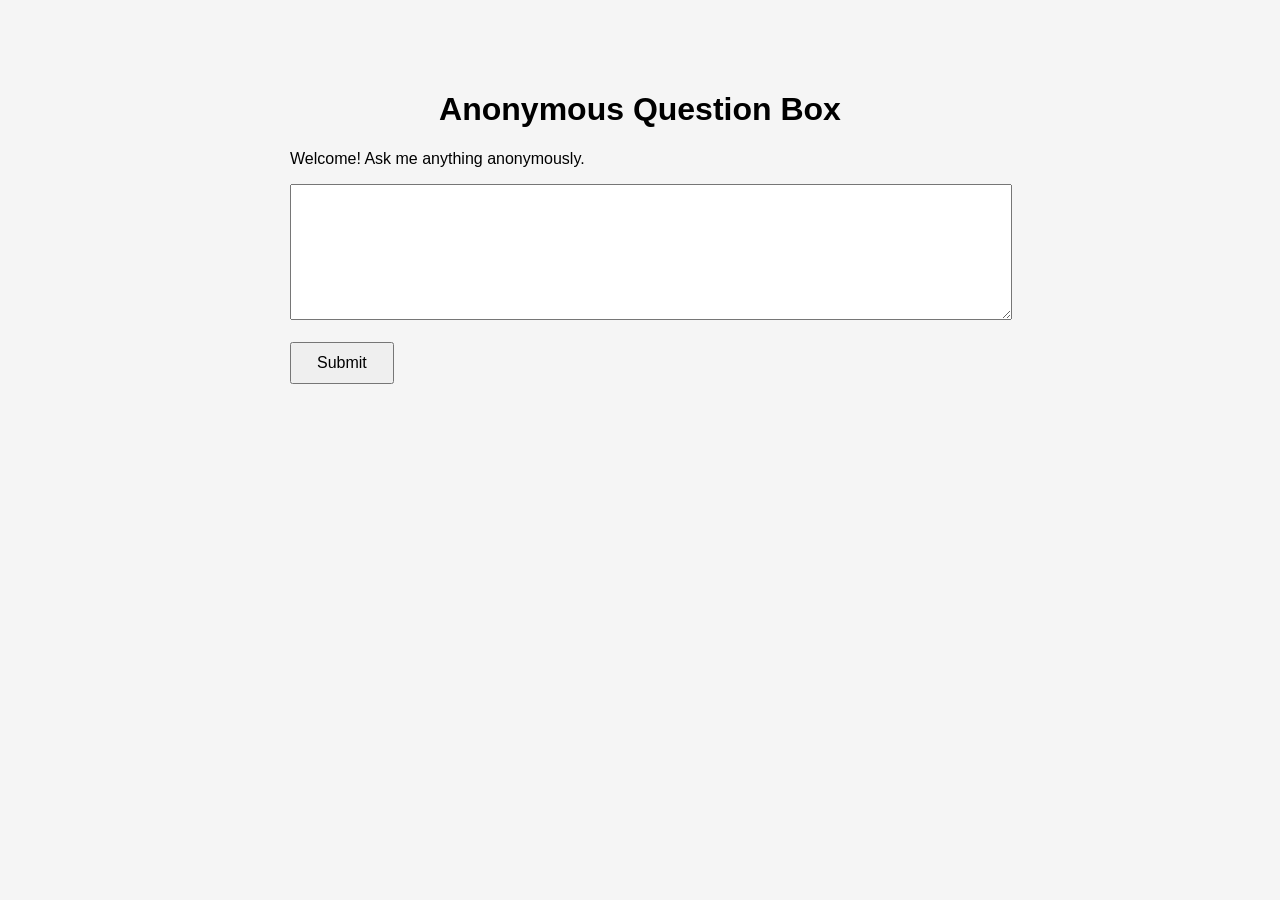
==== index.html @ 8beafc5a "First version" ====
<!DOCTYPE html>
<html lang="zh-CN">

<head>
    <meta charset="UTF-8">
    <meta name="viewport" content="width=device-width, initial-scale=1.0">
    <title>Anonymous Question Box</title>

    <link rel="stylesheet" href="style.css">
</head>

<body>

    <h1>Anonymous Question Box</h1>

    <p>Welcome! Ask me anything anonymously.</p>

    <textarea
    id="question"
    placeholder="Type your question here..."
    rows="6">
    </textarea>

    <br><br>

    <button id="submitButton">
    Submit
    </button>

    <p id="message"></p>

    <script src="script.js"></script>

</body>

</html>
---- style.css ----
body {
    font-family: Arial, sans-serif;
    max-width: 700px;
    margin: 50px auto;
    padding: 20px;
    background: #f5f5f5;
}

h1 {
    text-align: center;
}

textarea {
    width: 100%;
    font-size: 16px;
    padding: 10px;
}

button {
    padding: 10px 25px;
    font-size: 16px;
    cursor: pointer;
}
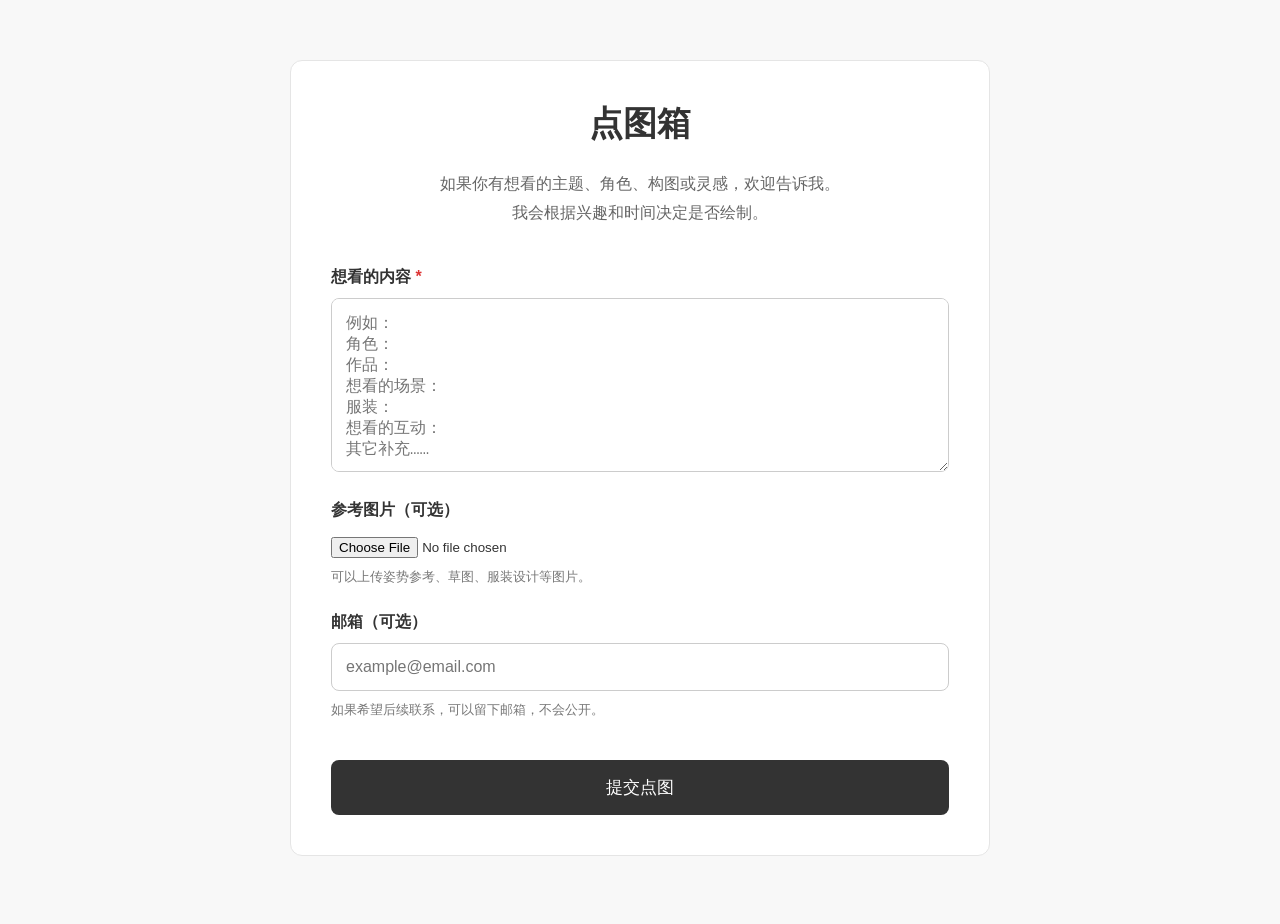
==== commit 0f07bd27: "connect frontend to API" ====
--- a/index.html
+++ b/index.html
@@ -1,36 +1,75 @@
 <!DOCTYPE html>
 <html lang="zh-CN">
-
 <head>
     <meta charset="UTF-8">
     <meta name="viewport" content="width=device-width, initial-scale=1.0">
-    <title>Anonymous Question Box</title>
+    <title>点图箱</title>
 
     <link rel="stylesheet" href="style.css">
 </head>
 
 <body>
 
-    <h1>Anonymous Question Box</h1>
+<div class="container">
 
-    <p>Welcome! Ask me anything anonymously.</p>
+    <h1>点图箱</h1>
 
-    <textarea
-    id="question"
-    placeholder="Type your question here..."
-    rows="6">
-    </textarea>
+    <p class="description">
+        如果你有想看的主题、角色、构图或灵感，欢迎告诉我。<br>
+        我会根据兴趣和时间决定是否绘制。
+    </p>
 
-    <br><br>
+    <form id="requestForm">
 
-    <button id="submitButton">
-    Submit
-    </button>
+        <label>想看的内容 <span>*</span></label>
 
-    <p id="message"></p>
+        <textarea
+            id="request"
+            rows="8"
+            maxlength="2000"
+            placeholder="例如：
+角色：
+作品：
+想看的场景：
+服装：
+想看的互动：
+其它补充……"
+            required
+        ></textarea>
 
-    <script src="script.js"></script>
+        <label>参考图片（可选）</label>
+
+        <input
+            type="file"
+            id="image"
+            accept="image/png,image/jpeg,image/webp"
+        >
+
+        <small>
+            可以上传姿势参考、草图、服装设计等图片。
+        </small>
+
+        <label>邮箱（可选）</label>
+
+        <input
+            type="email"
+            id="email"
+            placeholder="example@email.com"
+        >
+
+        <small>
+            如果希望后续联系，可以留下邮箱，不会公开。
+        </small>
+
+        <button type="submit">
+            提交点图
+        </button>
+
+    </form>
+
+</div>
+
+<script src="script.js"></script>
 
 </body>
-
 </html>
--- a/style.css
+++ b/style.css
@@ -1,23 +1,143 @@
-body {
-    font-family: Arial, sans-serif;
-    max-width: 700px;
-    margin: 50px auto;
-    padding: 20px;
-    background: #f5f5f5;
+body{
+
+    margin:0;
+
+    background:#f8f8f8;
+
+    font-family:
+    "PingFang SC",
+    "Microsoft YaHei",
+    sans-serif;
+
+    color:#333;
+
 }
 
-h1 {
-    text-align: center;
+.container{
+
+    max-width:700px;
+
+    margin:60px auto;
+
+    padding:40px;
+
+    background:white;
+
+    border:1px solid #e5e5e5;
+
+    border-radius:12px;
+
+    box-sizing:border-box;
+
 }
 
-textarea {
-    width: 100%;
-    font-size: 16px;
-    padding: 10px;
+h1{
+
+    margin-top:0;
+
+    text-align:center;
+
+    font-size:34px;
+
+    font-weight:600;
+
 }
 
-button {
-    padding: 10px 25px;
-    font-size: 16px;
-    cursor: pointer;
+.description{
+
+    text-align:center;
+
+    color:#666;
+
+    line-height:1.8;
+
+    margin-bottom:40px;
+
+}
+
+label{
+
+    display:block;
+
+    margin-top:24px;
+
+    margin-bottom:10px;
+
+    font-weight:bold;
+
+}
+
+label span{
+
+    color:#d33;
+
+}
+
+textarea,
+input[type=email]{
+
+    width:100%;
+
+    padding:14px;
+
+    font-size:16px;
+
+    border:1px solid #ccc;
+
+    border-radius:8px;
+
+    box-sizing:border-box;
+
+}
+
+textarea{
+
+    resize:vertical;
+
+}
+
+input[type=file]{
+
+    margin-top:6px;
+
+}
+
+small{
+
+    display:block;
+
+    color:#777;
+
+    margin-top:8px;
+
+    line-height:1.6;
+
+}
+
+button{
+
+    margin-top:40px;
+
+    width:100%;
+
+    padding:16px;
+
+    font-size:17px;
+
+    border:none;
+
+    border-radius:8px;
+
+    background:#333;
+
+    color:white;
+
+    cursor:pointer;
+
+}
+
+button:hover{
+
+    background:#111;
+
 }
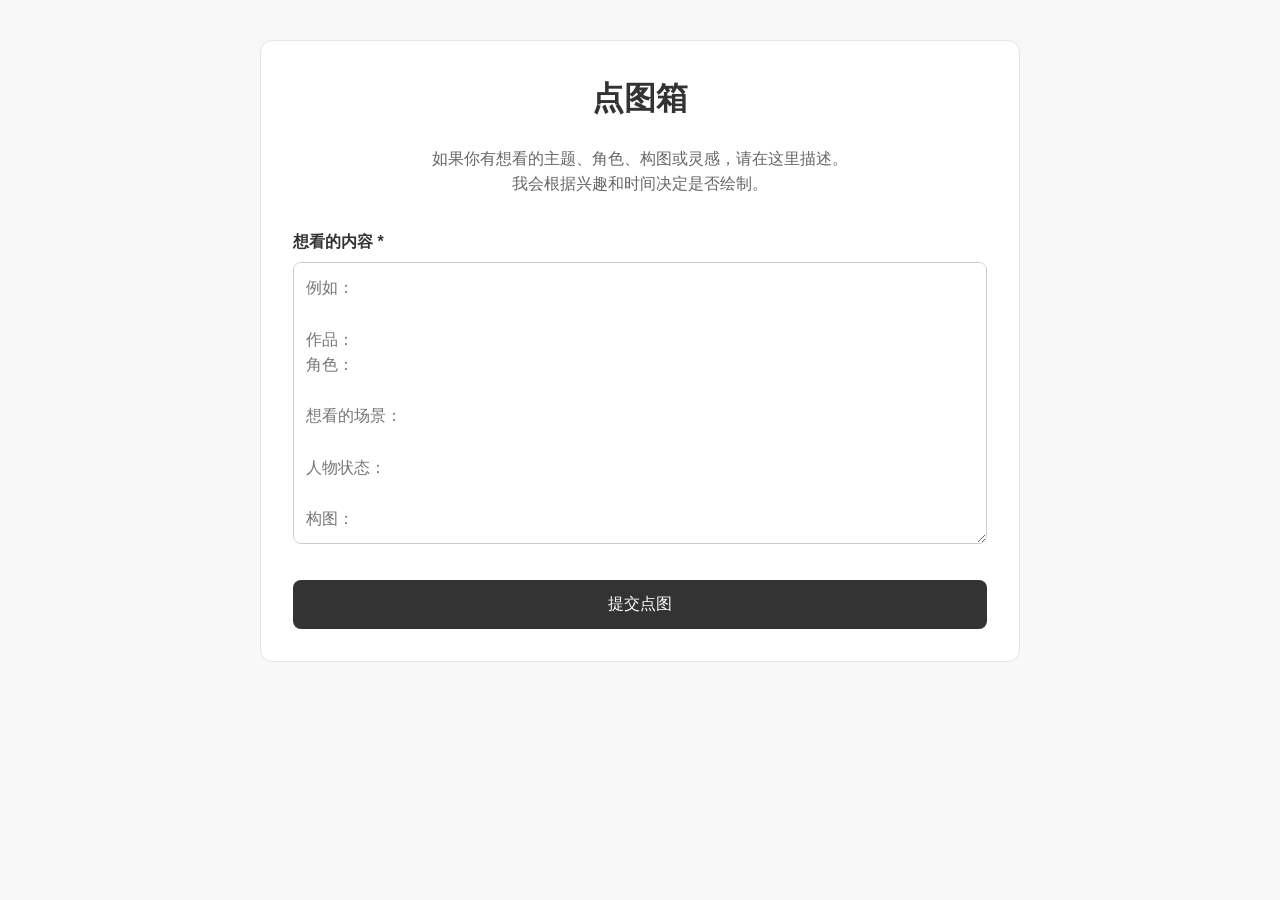
==== commit d91d98e7: "update ui" ====
--- a/index.html
+++ b/index.html
@@ -1,11 +1,11 @@
 <!DOCTYPE html>
 <html lang="zh-CN">
 <head>
-    <meta charset="UTF-8">
-    <meta name="viewport" content="width=device-width, initial-scale=1.0">
-    <title>点图箱</title>
+<meta charset="UTF-8">
+<meta name="viewport" content="width=device-width, initial-scale=1.0">
+<title>点图箱</title>
 
-    <link rel="stylesheet" href="style.css">
+<link rel="stylesheet" href="style.css">
 </head>
 
 <body>
@@ -15,7 +15,7 @@
     <h1>点图箱</h1>
 
     <p class="description">
-        如果你有想看的主题、角色、构图或灵感，欢迎告诉我。<br>
+        如果你有想看的主题、角色、构图或灵感，请在这里描述。<br>
         我会根据兴趣和时间决定是否绘制。
     </p>
 
@@ -25,45 +25,25 @@
 
         <textarea
             id="request"
-            rows="8"
+            rows="10"
             maxlength="2000"
             placeholder="例如：
+
+作品：
 角色：
-作品：
+
 想看的场景：
-服装：
-想看的互动：
-其它补充……"
+
+人物状态：
+
+构图：
+
+其它补充：
+"
             required
         ></textarea>
 
-        <label>参考图片（可选）</label>
-
-        <input
-            type="file"
-            id="image"
-            accept="image/png,image/jpeg,image/webp"
-        >
-
-        <small>
-            可以上传姿势参考、草图、服装设计等图片。
-        </small>
-
-        <label>邮箱（可选）</label>
-
-        <input
-            type="email"
-            id="email"
-            placeholder="example@email.com"
-        >
-
-        <small>
-            如果希望后续联系，可以留下邮箱，不会公开。
-        </small>
-
-        <button type="submit">
-            提交点图
-        </button>
+        <button type="submit">提交点图</button>
 
     </form>
 
--- a/style.css
+++ b/style.css
@@ -1,143 +1,158 @@
+/* =====================
+   基础（浅色模式）
+===================== */
+
 body{
-
     margin:0;
-
     background:#f8f8f8;
-
-    font-family:
-    "PingFang SC",
-    "Microsoft YaHei",
-    sans-serif;
-
+    font-family:"PingFang SC","Microsoft YaHei",sans-serif;
     color:#333;
-
+    line-height:1.6;
 }
 
 .container{
-
-    max-width:700px;
-
-    margin:60px auto;
-
-    padding:40px;
-
+    max-width:760px;
+    margin:40px auto;
+    padding:32px;
     background:white;
-
     border:1px solid #e5e5e5;
-
     border-radius:12px;
-
     box-sizing:border-box;
-
 }
 
+/* 标题 */
 h1{
-
     margin-top:0;
-
     text-align:center;
-
-    font-size:34px;
-
-    font-weight:600;
-
+    font-size:32px;
 }
 
+/* 描述 */
 .description{
-
     text-align:center;
-
     color:#666;
-
-    line-height:1.8;
-
-    margin-bottom:40px;
-
+    margin-bottom:32px;
 }
 
+/* 输入区 */
 label{
-
     display:block;
-
-    margin-top:24px;
-
-    margin-bottom:10px;
-
+    margin-top:20px;
+    margin-bottom:8px;
     font-weight:bold;
-
-}
-
-label span{
-
-    color:#d33;
-
 }
 
 textarea,
-input[type=email]{
-
+input{
     width:100%;
-
-    padding:14px;
-
+    padding:12px;
     font-size:16px;
-
     border:1px solid #ccc;
-
     border-radius:8px;
-
     box-sizing:border-box;
-
 }
 
+/* 文本框增强 */
 textarea{
-
+    min-height:160px;
     resize:vertical;
-
+    line-height:1.6;
 }
 
-input[type=file]{
-
-    margin-top:6px;
-
-}
-
-small{
-
-    display:block;
-
-    color:#777;
-
-    margin-top:8px;
-
-    line-height:1.6;
-
-}
-
+/* 按钮 */
 button{
-
-    margin-top:40px;
-
+    margin-top:28px;
     width:100%;
-
-    padding:16px;
-
-    font-size:17px;
-
+    padding:14px;
+    font-size:16px;
     border:none;
-
     border-radius:8px;
-
     background:#333;
-
     color:white;
-
     cursor:pointer;
-
 }
 
 button:hover{
+    background:#111;
+}
 
-    background:#111;
+/* =====================
+   后台列表
+===================== */
 
+.item{
+    border-bottom:1px solid #eee;
+    padding:14px 0;
+}
+
+.time{
+    color:#999;
+    font-size:12px;
+}
+
+.actions button{
+    margin-right:8px;
+    font-size:12px;
+    padding:6px 10px;
+}
+
+/* =====================
+   手机优化
+===================== */
+
+@media (max-width: 600px){
+
+    .container{
+        margin:16px;
+        padding:20px;
+    }
+
+    h1{
+        font-size:26px;
+    }
+}
+
+/* =====================
+   🌙 深色模式（自动）
+===================== */
+
+@media (prefers-color-scheme: dark){
+
+    body{
+        background:#121212;
+        color:#e5e5e5;
+    }
+
+    .container{
+        background:#1e1e1e;
+        border-color:#333;
+    }
+
+    .description{
+        color:#aaa;
+    }
+
+    textarea,
+    input{
+        background:#2a2a2a;
+        color:#fff;
+        border-color:#444;
+    }
+
+    button{
+        background:#e5e5e5;
+        color:#111;
+    }
+
+    button:hover{
+        background:#fff;
+    }
+
+    .item{
+        border-bottom:1px solid #333;
+    }
+
+    .time{
+        color:#888;
+    }
 }
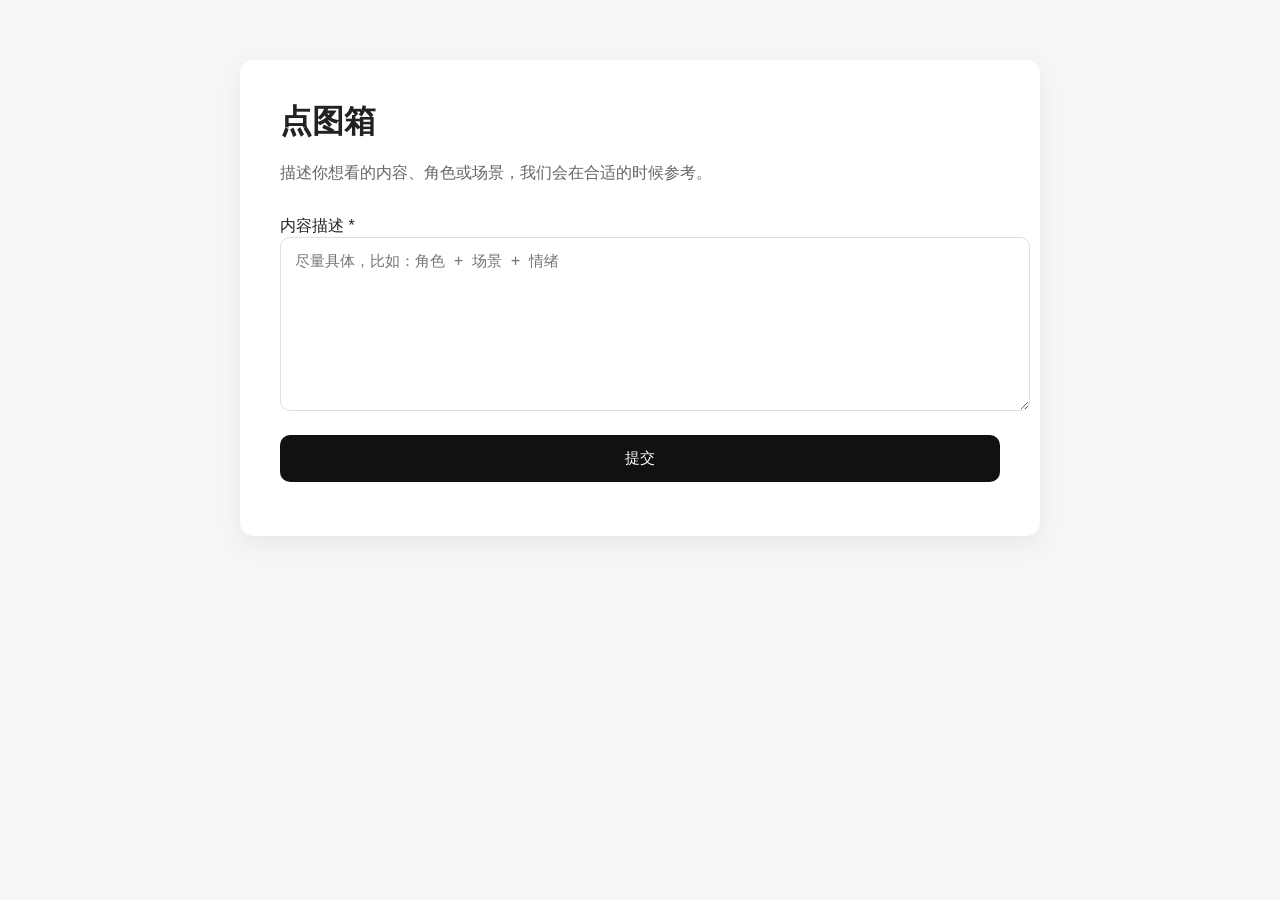
==== commit 0587cbfd: "final ui + backend cleanup" ====
--- a/index.html
+++ b/index.html
@@ -4,7 +4,6 @@
 <meta charset="UTF-8">
 <meta name="viewport" content="width=device-width, initial-scale=1.0">
 <title>点图箱</title>
-
 <link rel="stylesheet" href="style.css">
 </head>
 
@@ -15,35 +14,19 @@
     <h1>点图箱</h1>
 
     <p class="description">
-        如果你有想看的主题、角色、构图或灵感，请在这里描述。<br>
-        我会根据兴趣和时间决定是否绘制。
+        描述你想看的内容、角色或场景，我们会在合适的时候参考。
     </p>
 
     <form id="requestForm">
 
-        <label>想看的内容 <span>*</span></label>
+        <label>内容描述 *</label>
 
-        <textarea
-            id="request"
-            rows="10"
-            maxlength="2000"
-            placeholder="例如：
+        <textarea id="request" rows="8" maxlength="2000"
+        placeholder="尽量具体，比如：角色 + 场景 + 情绪"></textarea>
 
-作品：
-角色：
+        <button type="submit" id="submitBtn">提交</button>
 
-想看的场景：
-
-人物状态：
-
-构图：
-
-其它补充：
-"
-            required
-        ></textarea>
-
-        <button type="submit">提交点图</button>
+        <p id="msg" class="msg"></p>
 
     </form>
 
--- a/style.css
+++ b/style.css
@@ -1,158 +1,68 @@
-/* =====================
-   基础（浅色模式）
-===================== */
-
 body{
     margin:0;
-    background:#f8f8f8;
-    font-family:"PingFang SC","Microsoft YaHei",sans-serif;
-    color:#333;
-    line-height:1.6;
+    background:#f6f6f6;
+    font-family: "PingFang SC","Microsoft YaHei",sans-serif;
+    color:#222;
 }
 
+/* 主卡片 */
 .container{
-    max-width:760px;
-    margin:40px auto;
-    padding:32px;
-    background:white;
-    border:1px solid #e5e5e5;
-    border-radius:12px;
-    box-sizing:border-box;
+    max-width:720px;
+    margin:60px auto;
+    background:#fff;
+    padding:40px;
+    border-radius:14px;
+    box-shadow:0 8px 24px rgba(0,0,0,0.06);
 }
 
 /* 标题 */
 h1{
-    margin-top:0;
-    text-align:center;
+    margin:0 0 10px 0;
     font-size:32px;
 }
 
 /* 描述 */
 .description{
-    text-align:center;
     color:#666;
-    margin-bottom:32px;
+    margin-bottom:30px;
+    line-height:1.6;
 }
 
-/* 输入区 */
-label{
-    display:block;
-    margin-top:20px;
-    margin-bottom:8px;
-    font-weight:bold;
+/* 输入 */
+textarea{
+    width:100%;
+    padding:14px;
+    font-size:15px;
+    border:1px solid #ddd;
+    border-radius:10px;
+    outline:none;
+    resize:vertical;
 }
 
-textarea,
-input{
-    width:100%;
-    padding:12px;
-    font-size:16px;
-    border:1px solid #ccc;
-    border-radius:8px;
-    box-sizing:border-box;
-}
-
-/* 文本框增强 */
-textarea{
-    min-height:160px;
-    resize:vertical;
-    line-height:1.6;
+textarea:focus{
+    border-color:#999;
 }
 
 /* 按钮 */
 button{
-    margin-top:28px;
     width:100%;
+    margin-top:20px;
     padding:14px;
-    font-size:16px;
     border:none;
-    border-radius:8px;
-    background:#333;
-    color:white;
+    border-radius:10px;
+    background:#111;
+    color:#fff;
+    font-size:15px;
     cursor:pointer;
 }
 
 button:hover{
-    background:#111;
+    background:#000;
 }
 
-/* =====================
-   后台列表
-===================== */
-
-.item{
-    border-bottom:1px solid #eee;
-    padding:14px 0;
-}
-
-.time{
-    color:#999;
-    font-size:12px;
-}
-
-.actions button{
-    margin-right:8px;
-    font-size:12px;
-    padding:6px 10px;
-}
-
-/* =====================
-   手机优化
-===================== */
-
-@media (max-width: 600px){
-
-    .container{
-        margin:16px;
-        padding:20px;
-    }
-
-    h1{
-        font-size:26px;
-    }
-}
-
-/* =====================
-   🌙 深色模式（自动）
-===================== */
-
-@media (prefers-color-scheme: dark){
-
-    body{
-        background:#121212;
-        color:#e5e5e5;
-    }
-
-    .container{
-        background:#1e1e1e;
-        border-color:#333;
-    }
-
-    .description{
-        color:#aaa;
-    }
-
-    textarea,
-    input{
-        background:#2a2a2a;
-        color:#fff;
-        border-color:#444;
-    }
-
-    button{
-        background:#e5e5e5;
-        color:#111;
-    }
-
-    button:hover{
-        background:#fff;
-    }
-
-    .item{
-        border-bottom:1px solid #333;
-    }
-
-    .time{
-        color:#888;
-    }
+/* 提示 */
+.msg{
+    margin-top:12px;
+    font-size:14px;
+    color:#666;
 }
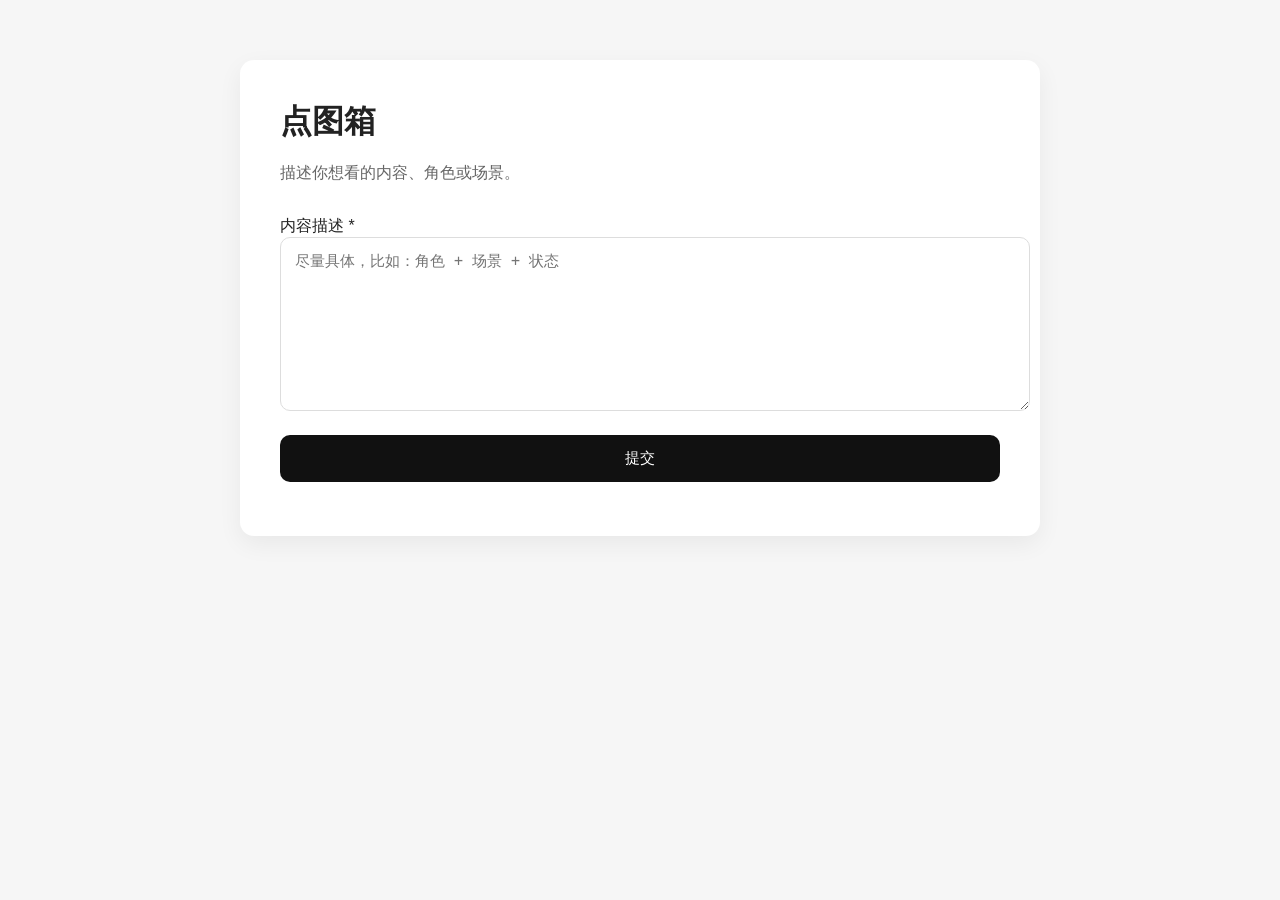
==== commit c295bf03: "update ui" ====
--- a/index.html
+++ b/index.html
@@ -14,7 +14,7 @@
     <h1>点图箱</h1>
 
     <p class="description">
-        描述你想看的内容、角色或场景，我们会在合适的时候参考。
+        描述你想看的内容、角色或场景。
     </p>
 
     <form id="requestForm">
@@ -22,7 +22,7 @@
         <label>内容描述 *</label>
 
         <textarea id="request" rows="8" maxlength="2000"
-        placeholder="尽量具体，比如：角色 + 场景 + 情绪"></textarea>
+        placeholder="尽量具体，比如：角色 + 场景 + 状态"></textarea>
 
         <button type="submit" id="submitBtn">提交</button>
 
